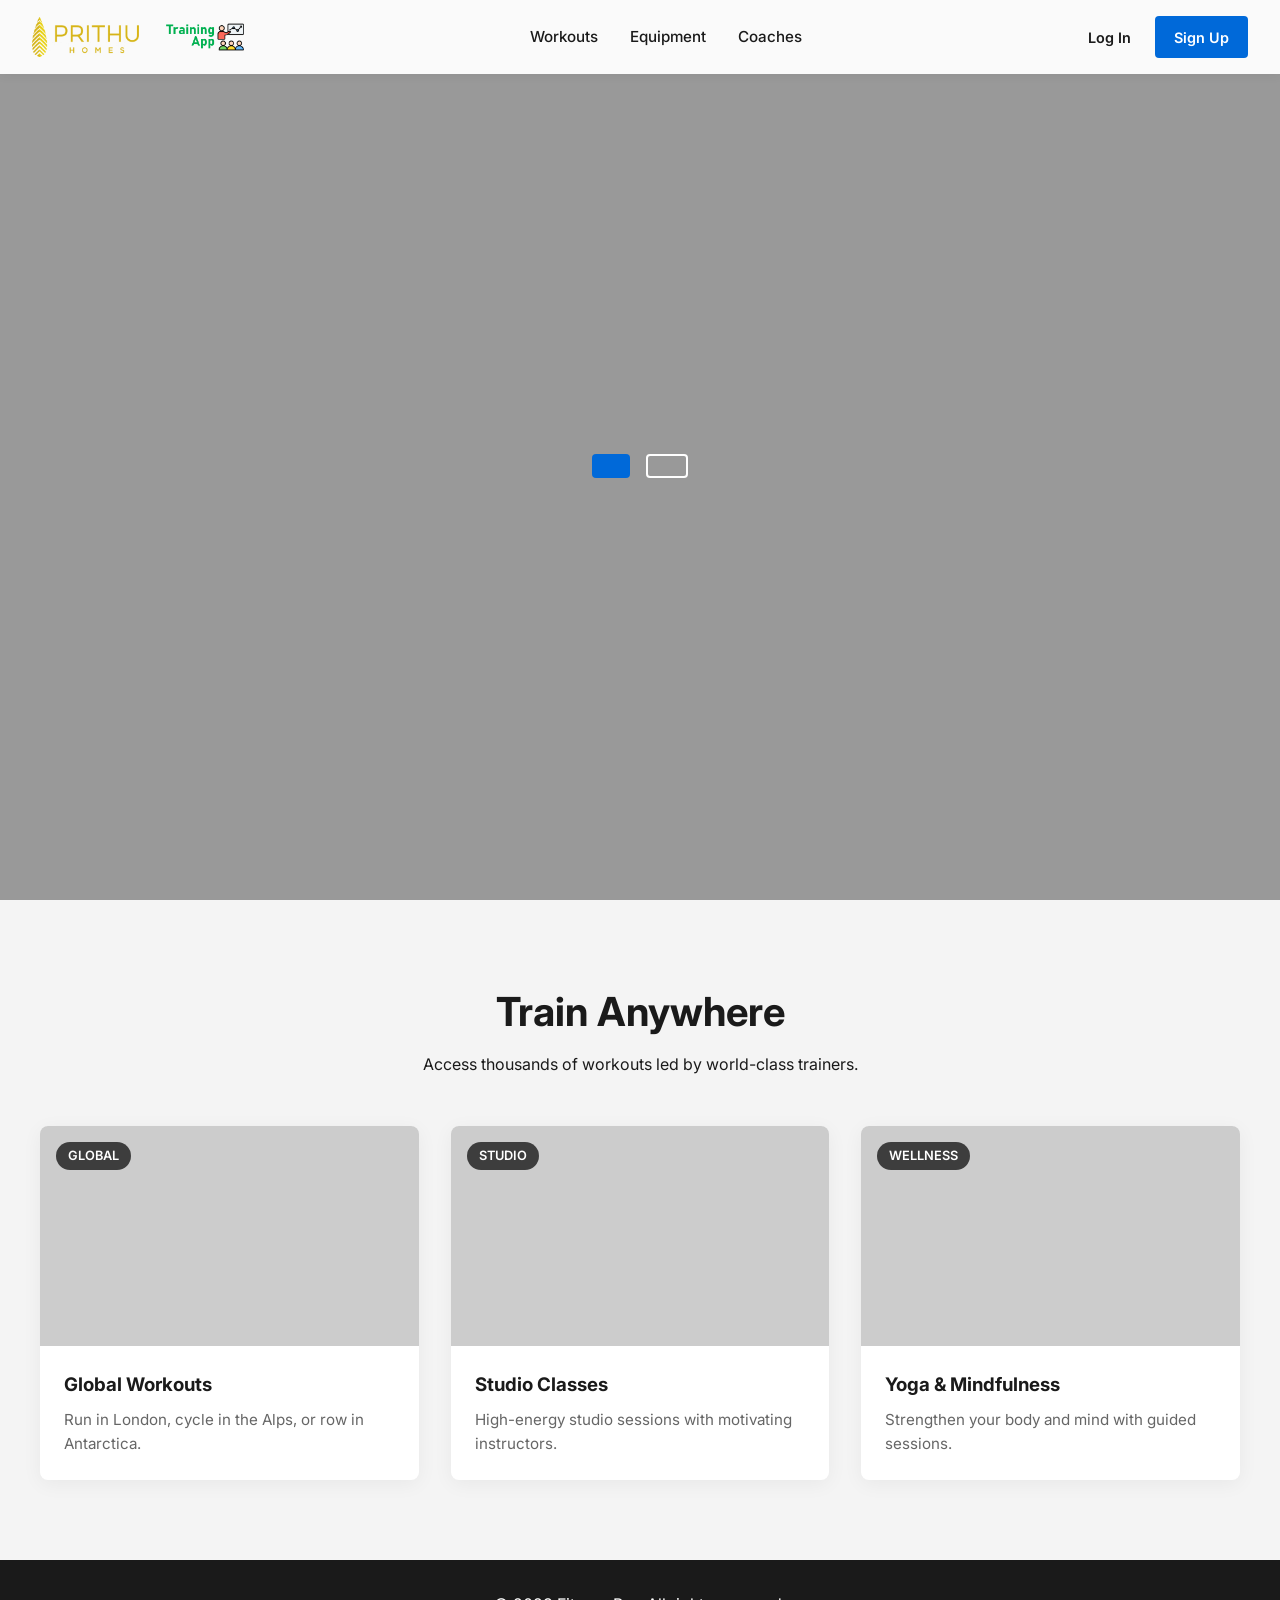
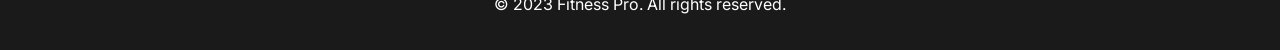
==== index.html @ 9bf31464 "ok" ====
<!doctype html>
<html lang="en">
  <head>
    <meta charset="UTF-8" />
    <meta name="viewport" content="width=device-width, initial-scale=1.0" />
    <title>Prithu Homes - Training App</title>
    <link rel="stylesheet" href="style.css" />
    <link rel="preconnect" href="https://fonts.googleapis.com" />
    <link rel="preconnect" href="https://fonts.gstatic.com" crossorigin />
    <link
      href="https://fonts.googleapis.com/css2?family=Inter:wght@300;400;600;700&display=swap"
      rel="stylesheet"
    />
    <!-- MSAL.js for Microsoft Authentication -->
    <script src="https://alcdn.msauth.net/browser/2.32.0/js/msal-browser.min.js"></script>
  </head>
  <body>
    <!-- Navigation -->
    <nav class="navbar">
      <div class="nav-container">
        <div style="display: flex; align-items: center; gap: 1rem">
          <a href="https://www.prithu.in" class="logo">
            <img src="assets/images/PrithuHomesLogo.avif" alt="Prithu Homes" />
          </a>
          <img
            src="assets/images/trainingAppLogo.png"
            alt="Training App"
            style="height: 40px; width: auto"
          />
        </div>
        <div class="nav-links">
          <a href="#workouts">Workouts</a>
          <a href="#equipment">Equipment</a>
          <a href="#coaches">Coaches</a>
        </div>
        <div class="nav-auth">
          <div
            id="guest-area"
            style="display: flex; gap: 1.5rem; align-items: center"
          >
            <a href="#" id="login-btn" class="btn-text">Log In</a>
            <a href="#" id="signup-btn" class="btn btn-primary">Sign Up</a>
          </div>
          <div
            id="user-area"
            class="hidden"
            style="display: flex; gap: 1.5rem; align-items: center"
          >
            <span id="user-name" style="font-weight: 600"></span>
            <a href="#" id="logout-btn" class="btn-text">Log Out</a>
          </div>
        </div>
        <div class="hamburger"><span></span><span></span><span></span></div>
      </div>
    </nav>

    <!-- Hero Section -->
    <header class="hero">
      <div class="video-container">
        <video id="hero-video" class="video-bg" muted loop playsinline></video>
        <div class="overlay"></div>
      </div>
      <div class="hero-content">
        <h1></h1>
        <p></p>
        <div class="cta-buttons">
          <button class="btn btn-primary"></button>
          <button class="btn btn-outline"></button>
        </div>
      </div>
    </header>

    <!-- Features Section -->
    <section id="workouts" class="features">
      <div class="container">
        <div class="section-header">
          <h2>Train Anywhere</h2>
          <p>Access thousands of workouts led by world-class trainers.</p>
        </div>
        <div class="feature-grid">
          <div class="card">
            <div class="card-image">
              <!-- Placeholder image logic included -->
              <img
                src="assets/images/global.jpg"
                alt="Global Workouts"
                onerror="
                  this.style.display = 'none';
                  this.parentElement.style.backgroundColor = '#ccc';
                "
              />
              <div class="card-badge">Global</div>
            </div>
            <div class="card-body">
              <h3>Global Workouts</h3>
              <p>Run in London, cycle in the Alps, or row in Antarctica.</p>
            </div>
          </div>
          <div class="card">
            <div class="card-image">
              <img
                src="assets/images/studio.jpg"
                alt="Studio Classes"
                onerror="
                  this.style.display = 'none';
                  this.parentElement.style.backgroundColor = '#ccc';
                "
              />
              <div class="card-badge">Studio</div>
            </div>
            <div class="card-body">
              <h3>Studio Classes</h3>
              <p>High-energy studio sessions with motivating instructors.</p>
            </div>
          </div>
          <div class="card">
            <div class="card-image">
              <img
                src="assets/images/yoga.jpg"
                alt="Yoga & Mindfulness"
                onerror="
                  this.style.display = 'none';
                  this.parentElement.style.backgroundColor = '#ccc';
                "
              />
              <div class="card-badge">Wellness</div>
            </div>
            <div class="card-body">
              <h3>Yoga & Mindfulness</h3>
              <p>Strengthen your body and mind with guided sessions.</p>
            </div>
          </div>
        </div>
      </div>
    </section>

    <footer>
      <div class="container">
        <p>&copy; 2023 Fitness Pro. All rights reserved.</p>
      </div>
    </footer>

    <!-- Scripts -->
    <script src="videos.js"></script>
    <script src="auth.js"></script>
    <script src="script.js"></script>
  </body>
</html>
---- style.css ----
:root {
    --primary: #0069d9;
    --primary-hover: #0056b3;
    --dark: #1a1a1a;
    --light: #ffffff;
    --gray: #f4f4f4;
    --text-muted: #666;
    --font-main: 'Inter', sans-serif;
}

* {
    margin: 0;
    padding: 0;
    box-sizing: border-box;
}

body {
    font-family: var(--font-main);
    color: var(--dark);
    line-height: 1.6;
    background-color: var(--light);
}

/* Navigation */
.navbar {
    position: fixed;
    top: 0;
    width: 100%;
    background: rgba(255, 255, 255, 0.95);
    backdrop-filter: blur(10px);
    z-index: 1000;
    box-shadow: 0 2px 10px rgba(0,0,0,0.05);
    transition: padding 0.3s ease;
}

.nav-container {
    max-width: 1400px;
    margin: 0 auto;
    padding: 1rem 2rem;
    display: flex;
    justify-content: space-between;
    align-items: center;
}

.logo {
    display: flex;
    align-items: center;
    gap: 0.5rem;
    font-size: 1.5rem;
    font-weight: 800;
    text-decoration: none;
    color: var(--dark);
    letter-spacing: -0.5px;
}

.logo img {
    height: 40px;
    width: auto;
}

.highlight { color: var(--primary); }

.nav-links {
    display: flex;
    gap: 2rem;
}

.nav-links a {
    text-decoration: none;
    color: var(--dark);
    font-weight: 500;
    font-size: 0.95rem;
    transition: color 0.2s;
}

.nav-links a:hover { color: var(--primary); }

.nav-auth {
    display: flex;
    align-items: center;
    gap: 1.5rem;
}

.btn {
    padding: 0.6rem 1.2rem;
    border-radius: 4px;
    font-weight: 600;
    cursor: pointer;
    border: none;
    transition: all 0.2s;
    text-decoration: none;
    font-size: 0.9rem;
}

.btn-text {
    text-decoration: none;
    color: var(--dark);
    font-weight: 600;
    font-size: 0.9rem;
}

.btn-primary {
    background: var(--primary);
    color: white;
}

.btn-primary:hover { background: var(--primary-hover); }

.btn-outline {
    background: transparent;
    border: 2px solid white;
    color: white;
}

.btn-outline:hover { background: white; color: var(--dark); }

.hidden { display: none !important; }

.hamburger { display: none; }

/* Hero */
.hero {
    position: relative;
    height: 100vh;
    display: flex;
    align-items: center;
    justify-content: center;
    text-align: center;
    color: white;
    padding: 0 1rem;
}

.video-container {
    position: absolute;
    top: 0;
    left: 0;
    width: 100%;
    height: 100%;
    z-index: -1;
    overflow: hidden;
}

.video-bg {
    width: 100%;
    height: 100%;
    object-fit: cover;
}

.overlay {
    position: absolute;
    top: 0;
    left: 0;
    width: 100%;
    height: 100%;
    background: rgba(0, 0, 0, 0.4);
}

.hero-content h1 {
    font-size: 3.5rem;
    font-weight: 800;
    margin-bottom: 1rem;
    text-transform: uppercase;
    letter-spacing: 1px;
}

.hero-content p {
    font-size: 1.2rem;
    margin-bottom: 2rem;
    max-width: 600px;
    margin-left: auto;
    margin-right: auto;
}

.cta-buttons {
    display: flex;
    gap: 1rem;
    justify-content: center;
}

/* Features */
.features {
    padding: 5rem 2rem;
    background: var(--gray);
}

.container {
    max-width: 1200px;
    margin: 0 auto;
}

.section-header {
    text-align: center;
    margin-bottom: 3rem;
}

.section-header h2 {
    font-size: 2.5rem;
    margin-bottom: 0.5rem;
}

.feature-grid {
    display: grid;
    grid-template-columns: repeat(auto-fit, minmax(300px, 1fr));
    gap: 2rem;
}

.card {
    background: white;
    border-radius: 8px;
    overflow: hidden;
    box-shadow: 0 4px 20px rgba(0,0,0,0.05);
    transition: transform 0.3s ease;
}

.card:hover { transform: translateY(-5px); }

.card-image {
    height: 220px;
    background: #ddd;
    position: relative;
}

.card-image img {
    width: 100%;
    height: 100%;
    object-fit: cover;
}

.card-badge {
    position: absolute;
    top: 1rem;
    left: 1rem;
    background: rgba(0,0,0,0.7);
    color: white;
    padding: 0.25rem 0.75rem;
    border-radius: 20px;
    font-size: 0.8rem;
    font-weight: 600;
    text-transform: uppercase;
}

.card-body { padding: 1.5rem; }
.card-body h3 { margin-bottom: 0.5rem; }
.card-body p { color: var(--text-muted); font-size: 0.95rem; }

/* Footer */
footer {
    background: var(--dark);
    color: white;
    padding: 2rem;
    text-align: center;
}

/* Mobile */
@media (max-width: 768px) {
    .nav-links, .nav-auth { display: none; }
    .hamburger { display: block; cursor: pointer; }
    .hamburger span {
        display: block;
        width: 25px;
        height: 3px;
        background: var(--dark);
        margin: 5px 0;
    }
    .hero-content h1 { font-size: 2.2rem; }
    .cta-buttons { flex-direction: column; }
    .btn-outline { border-color: var(--primary); color: var(--primary); background: white; }
}
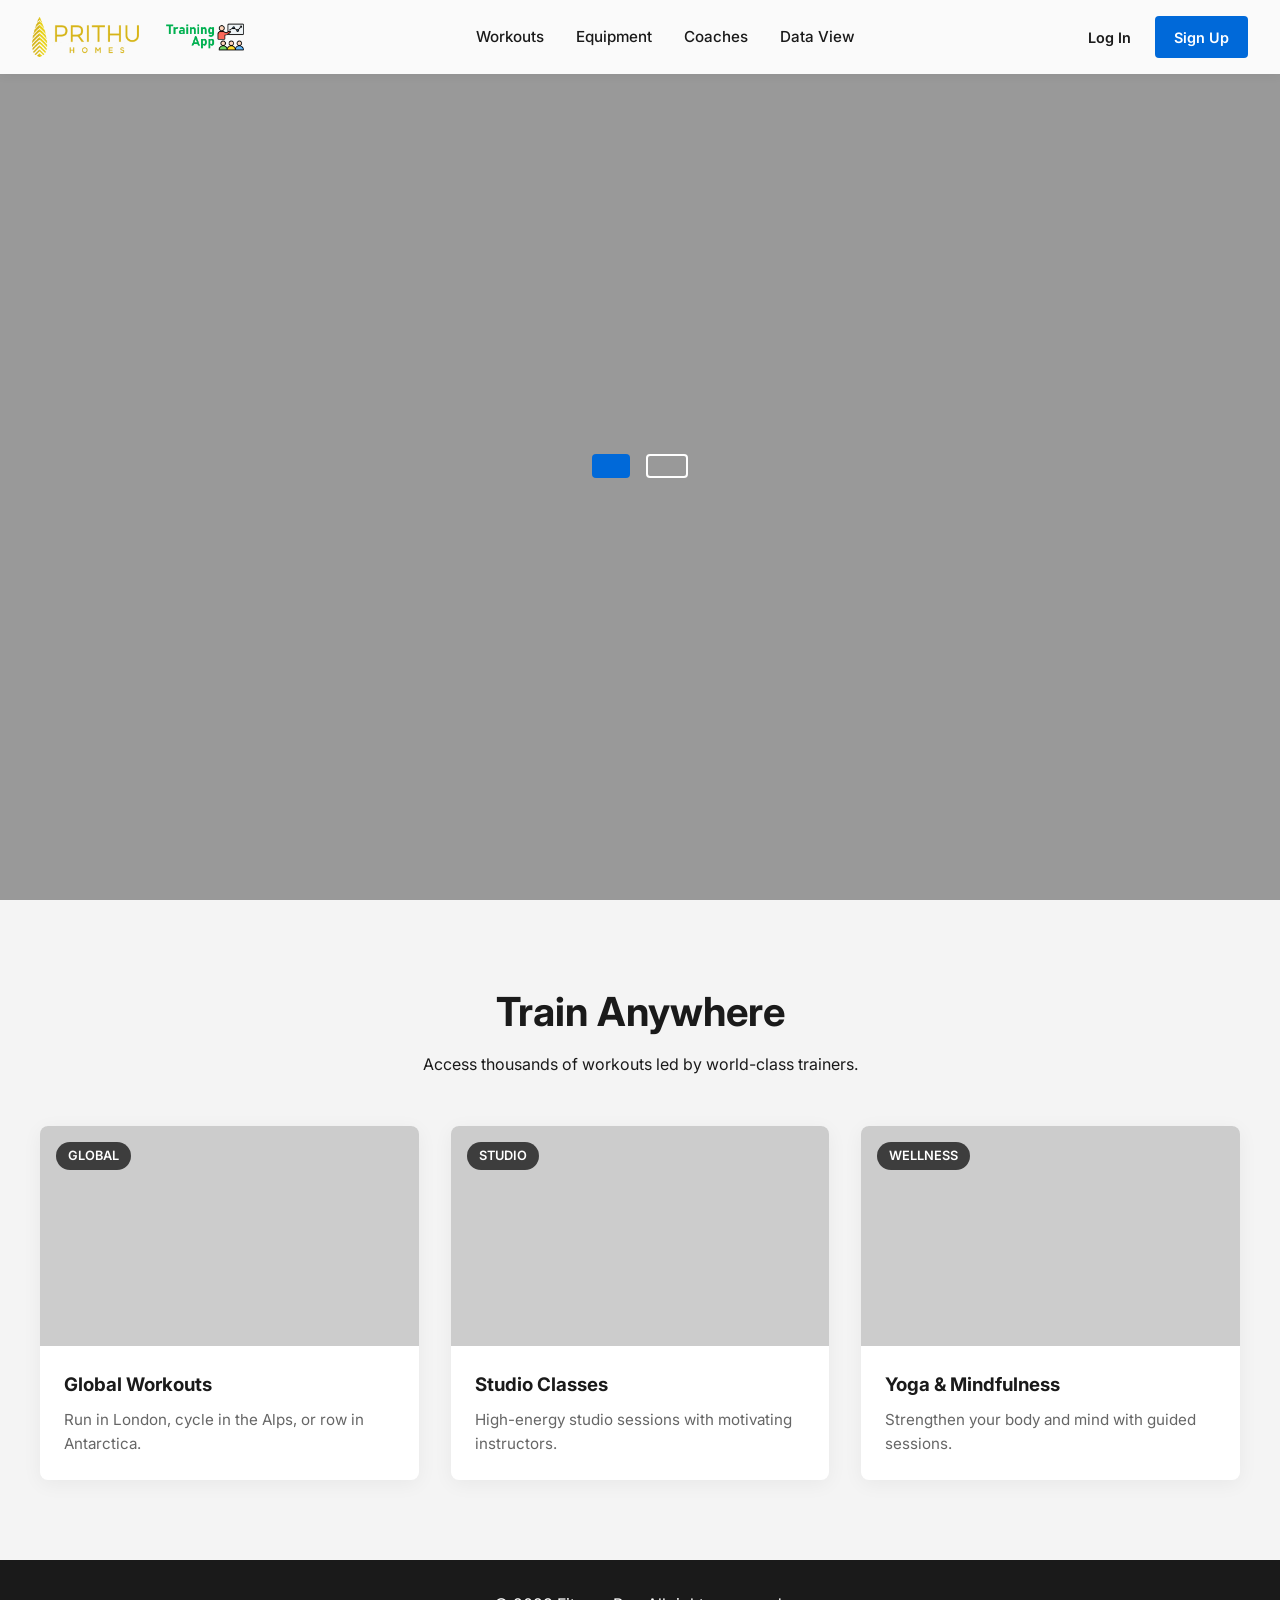
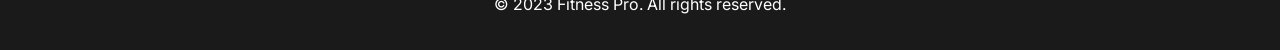
==== commit c53519e5: "ok" ====
--- a/index.html
+++ b/index.html
@@ -32,6 +32,7 @@
           <a href="#workouts">Workouts</a>
           <a href="#equipment">Equipment</a>
           <a href="#coaches">Coaches</a>
+          <a href="data-view.html">Data View</a>
         </div>
         <div class="nav-auth">
           <div
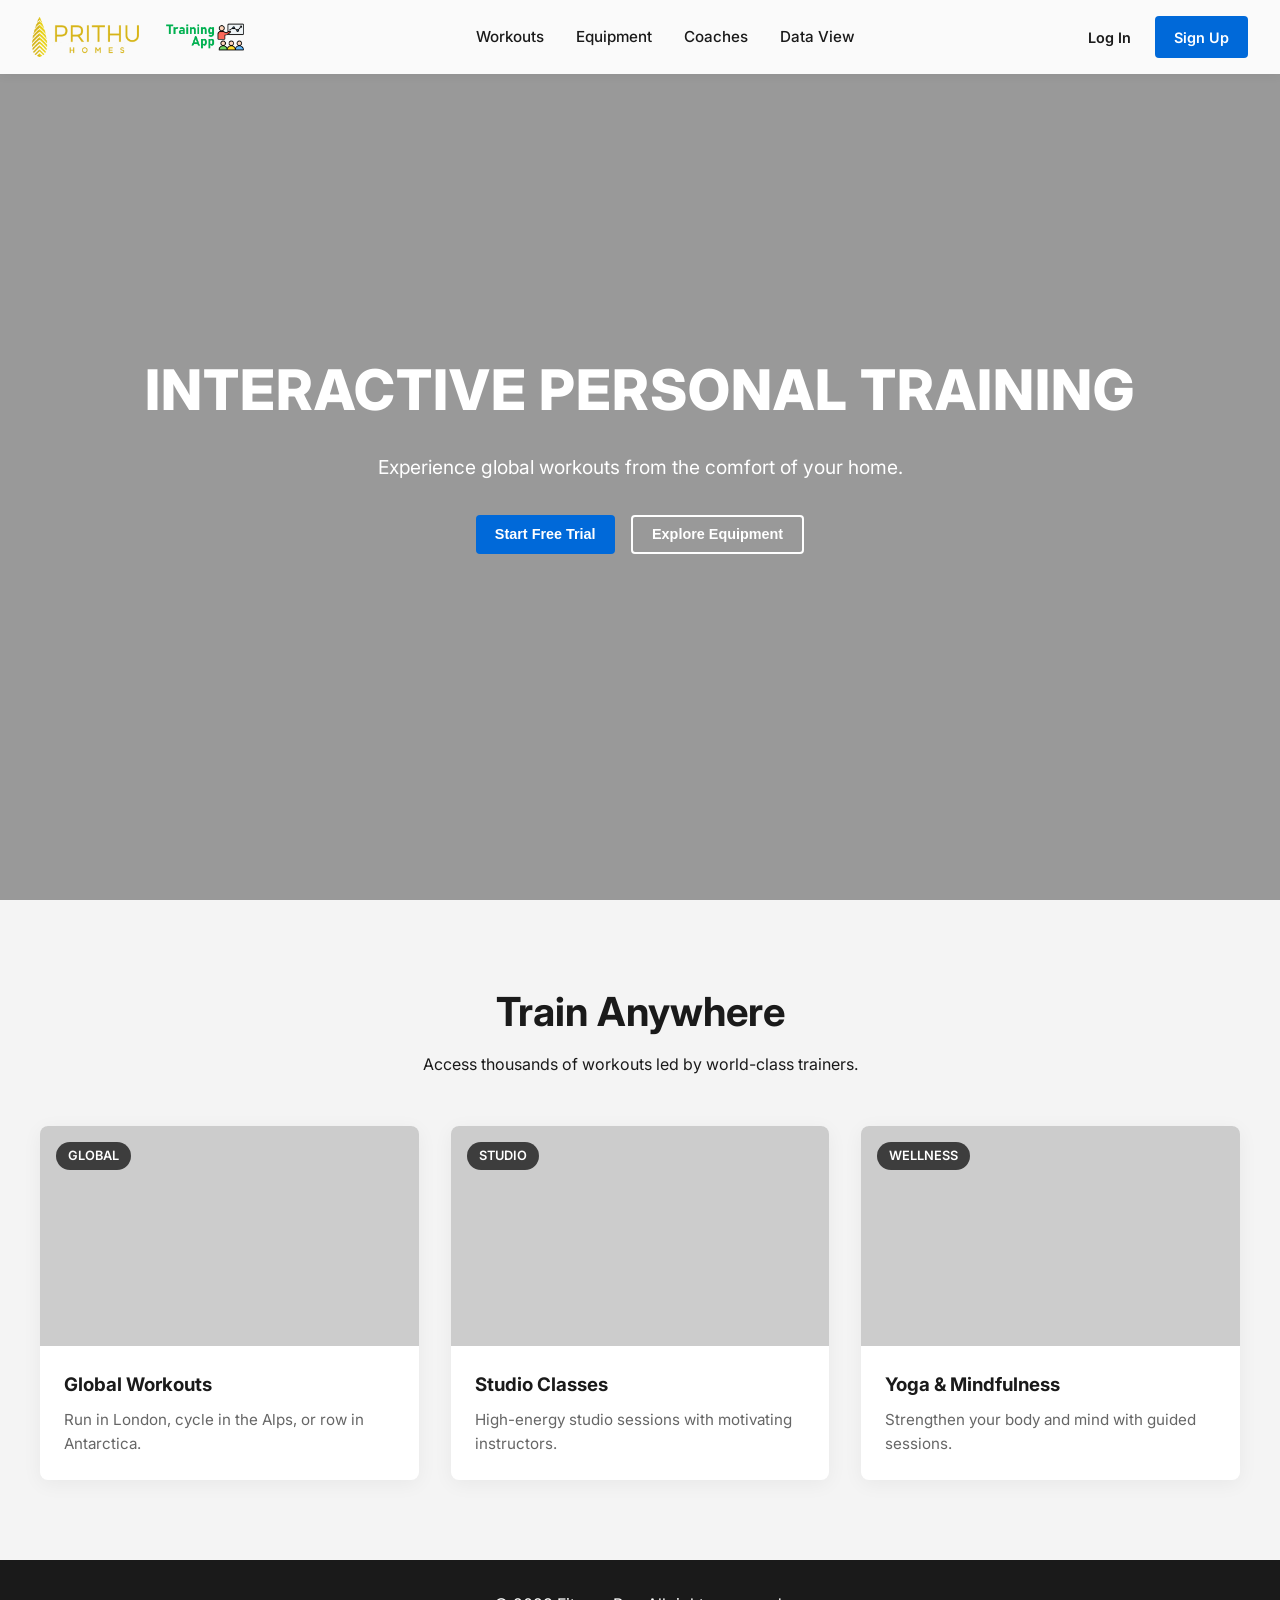
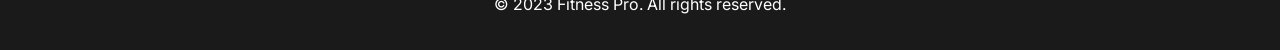
==== commit a94a009e: "ok" ====
--- a/index.html
+++ b/index.html
@@ -144,6 +144,7 @@
     <!-- Scripts -->
     <script src="videos.js"></script>
     <script src="auth.js"></script>
+    <script src="content.js"></script>
     <script src="script.js"></script>
   </body>
 </html>
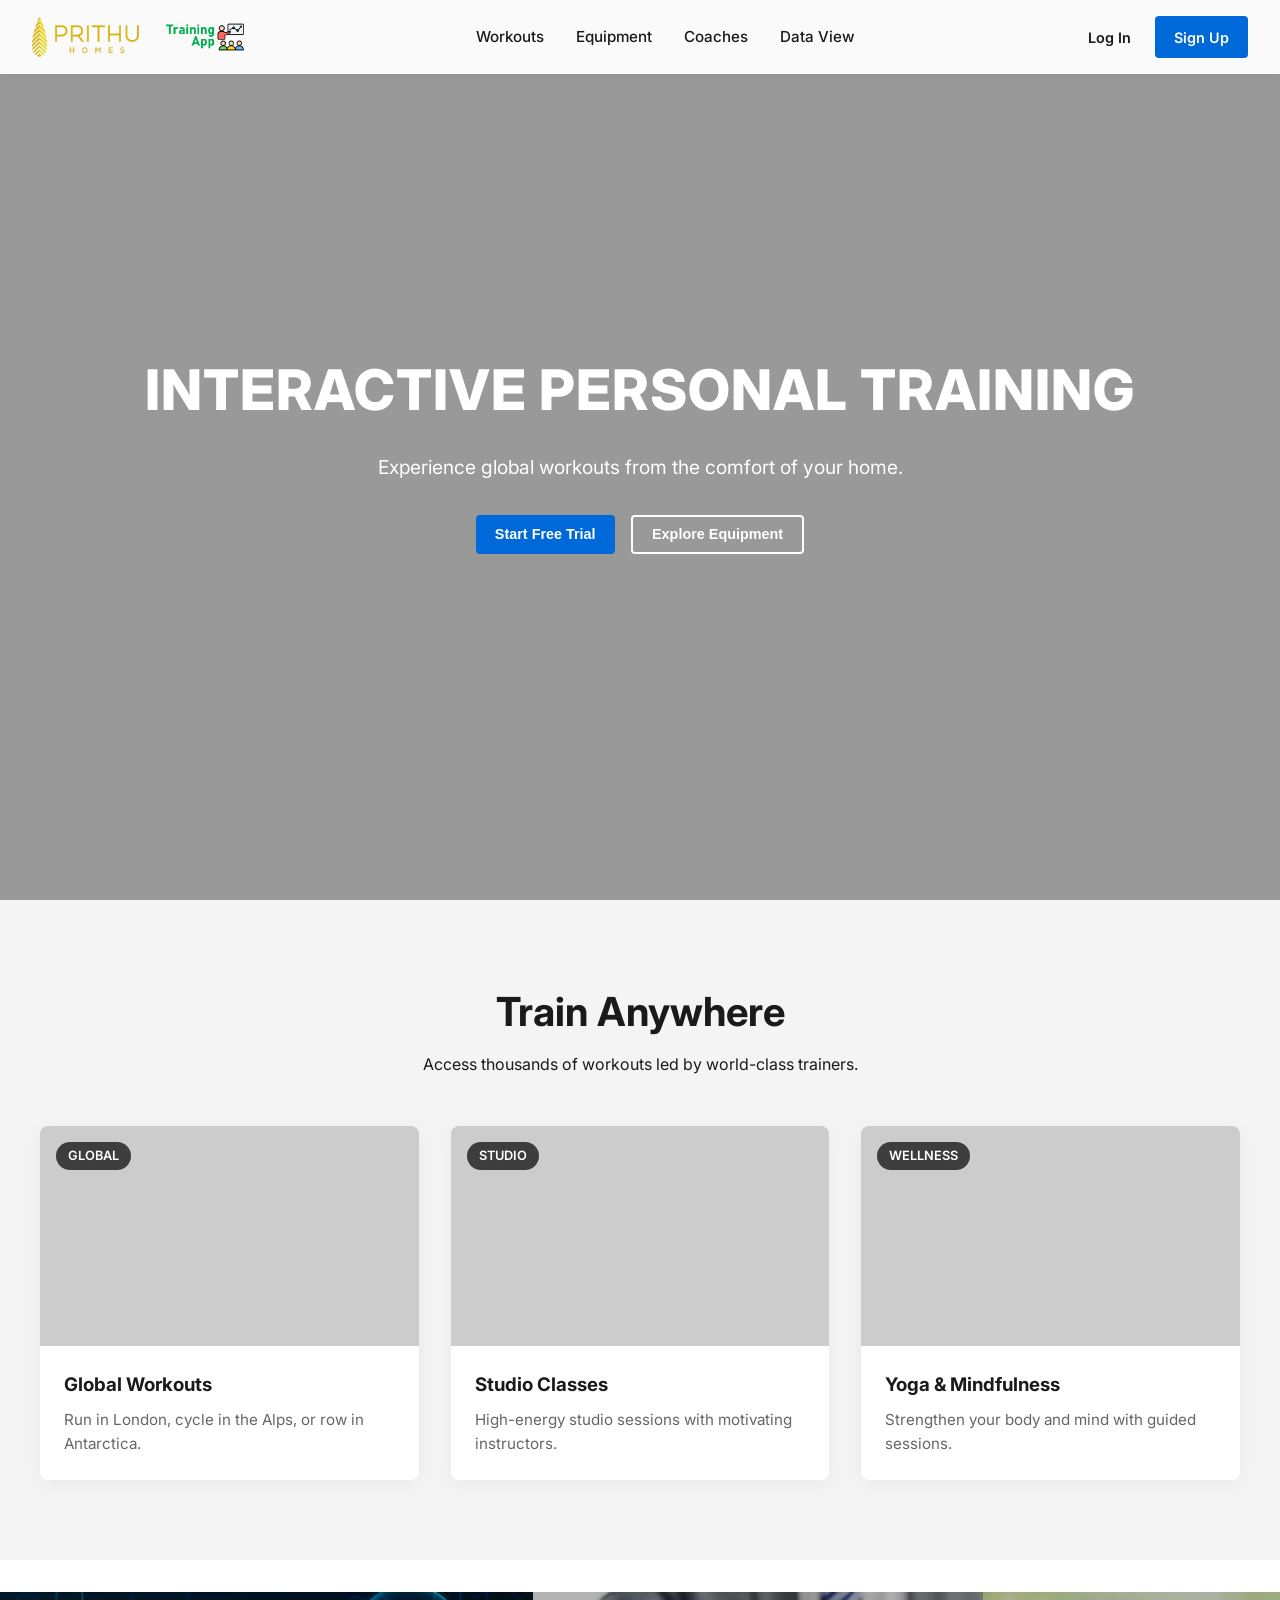
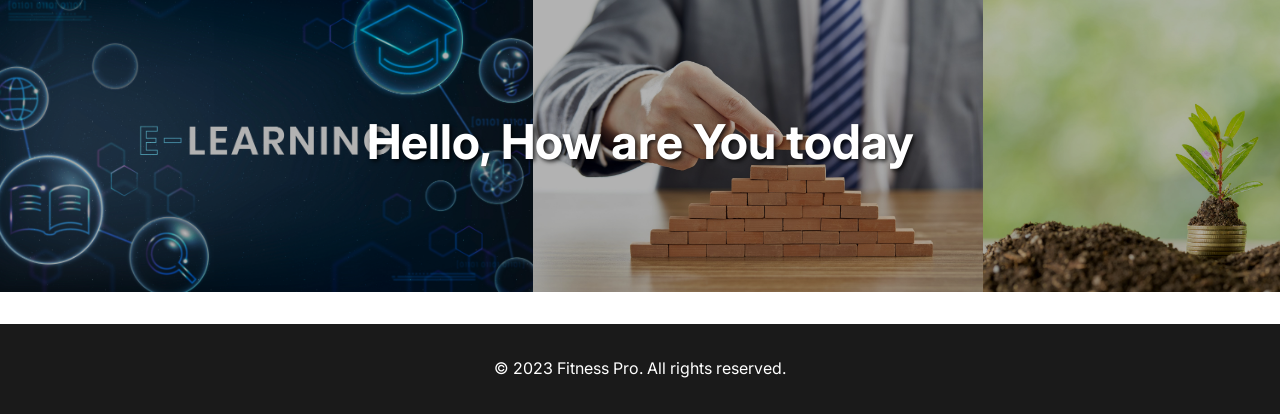
==== commit f4c20929: "ok" ====
--- a/index.html
+++ b/index.html
@@ -1,150 +1,128 @@
 <!doctype html>
 <html lang="en">
-  <head>
-    <meta charset="UTF-8" />
-    <meta name="viewport" content="width=device-width, initial-scale=1.0" />
-    <title>Prithu Homes - Training App</title>
-    <link rel="stylesheet" href="style.css" />
-    <link rel="preconnect" href="https://fonts.googleapis.com" />
-    <link rel="preconnect" href="https://fonts.gstatic.com" crossorigin />
-    <link
-      href="https://fonts.googleapis.com/css2?family=Inter:wght@300;400;600;700&display=swap"
-      rel="stylesheet"
-    />
-    <!-- MSAL.js for Microsoft Authentication -->
-    <script src="https://alcdn.msauth.net/browser/2.32.0/js/msal-browser.min.js"></script>
-  </head>
-  <body>
-    <!-- Navigation -->
-    <nav class="navbar">
-      <div class="nav-container">
-        <div style="display: flex; align-items: center; gap: 1rem">
-          <a href="https://www.prithu.in" class="logo">
-            <img src="assets/images/PrithuHomesLogo.avif" alt="Prithu Homes" />
-          </a>
-          <img
-            src="assets/images/trainingAppLogo.png"
-            alt="Training App"
-            style="height: 40px; width: auto"
-          />
+
+<head>
+  <meta charset="UTF-8" />
+  <meta name="viewport" content="width=device-width, initial-scale=1.0" />
+  <title>Prithu Homes - Training App</title>
+  <link rel="stylesheet" href="style.css" />
+  <link rel="preconnect" href="https://fonts.googleapis.com" />
+  <link rel="preconnect" href="https://fonts.gstatic.com" crossorigin />
+  <link href="https://fonts.googleapis.com/css2?family=Inter:wght@300;400;600;700&display=swap" rel="stylesheet" />
+  <!-- MSAL.js for Microsoft Authentication -->
+  <script src="https://alcdn.msauth.net/browser/2.32.0/js/msal-browser.min.js"></script>
+</head>
+
+<body>
+  <!-- Navigation -->
+  <nav class="navbar">
+    <div class="nav-container">
+      <div style="display: flex; align-items: center; gap: 1rem">
+        <a href="https://www.prithu.in" class="logo">
+          <img src="assets/images/PrithuHomesLogo.avif" alt="Prithu Homes" />
+        </a>
+        <img src="assets/images/trainingAppLogo.png" alt="Training App" style="height: 40px; width: auto" />
+      </div>
+      <div class="nav-links">
+        <a href="#workouts">Workouts</a>
+        <a href="#equipment">Equipment</a>
+        <a href="#coaches">Coaches</a>
+        <a href="data-view.html">Data View</a>
+      </div>
+      <div class="nav-auth">
+        <div id="guest-area" style="display: flex; gap: 1.5rem; align-items: center">
+          <a href="#" id="login-btn" class="btn-text">Log In</a>
+          <a href="#" id="signup-btn" class="btn btn-primary">Sign Up</a>
         </div>
-        <div class="nav-links">
-          <a href="#workouts">Workouts</a>
-          <a href="#equipment">Equipment</a>
-          <a href="#coaches">Coaches</a>
-          <a href="data-view.html">Data View</a>
+        <div id="user-area" class="hidden" style="display: flex; gap: 1.5rem; align-items: center">
+          <span id="user-name" style="font-weight: 600"></span>
+          <a href="#" id="logout-btn" class="btn-text">Log Out</a>
         </div>
-        <div class="nav-auth">
-          <div
-            id="guest-area"
-            style="display: flex; gap: 1.5rem; align-items: center"
-          >
-            <a href="#" id="login-btn" class="btn-text">Log In</a>
-            <a href="#" id="signup-btn" class="btn btn-primary">Sign Up</a>
+      </div>
+      <div class="hamburger"><span></span><span></span><span></span></div>
+    </div>
+  </nav>
+
+  <!-- Hero Section -->
+  <header class="hero">
+    <div class="video-container">
+      <video id="hero-video" class="video-bg" muted loop playsinline></video>
+      <div class="overlay"></div>
+    </div>
+    <div class="hero-content">
+      <h1></h1>
+      <p></p>
+      <div class="cta-buttons">
+        <button class="btn btn-primary"></button>
+        <button class="btn btn-outline"></button>
+      </div>
+    </div>
+  </header>
+
+  <!-- Features Section -->
+  <section id="workouts" class="features">
+    <div class="container">
+      <div class="section-header">
+        <h2>Train Anywhere</h2>
+        <p>Access thousands of workouts led by world-class trainers.</p>
+      </div>
+      <div class="feature-grid">
+        <div class="card">
+          <div class="card-image">
+            <!-- Placeholder image logic included -->
+            <img src="assets/images/global.jpg" alt="Global Workouts" onerror="
+                  this.style.display = 'none';
+                  this.parentElement.style.backgroundColor = '#ccc';
+                " />
+            <div class="card-badge">Global</div>
           </div>
-          <div
-            id="user-area"
-            class="hidden"
-            style="display: flex; gap: 1.5rem; align-items: center"
-          >
-            <span id="user-name" style="font-weight: 600"></span>
-            <a href="#" id="logout-btn" class="btn-text">Log Out</a>
+          <div class="card-body">
+            <h3>Global Workouts</h3>
+            <p>Run in London, cycle in the Alps, or row in Antarctica.</p>
           </div>
         </div>
-        <div class="hamburger"><span></span><span></span><span></span></div>
-      </div>
-    </nav>
-
-    <!-- Hero Section -->
-    <header class="hero">
-      <div class="video-container">
-        <video id="hero-video" class="video-bg" muted loop playsinline></video>
-        <div class="overlay"></div>
-      </div>
-      <div class="hero-content">
-        <h1></h1>
-        <p></p>
-        <div class="cta-buttons">
-          <button class="btn btn-primary"></button>
-          <button class="btn btn-outline"></button>
-        </div>
-      </div>
-    </header>
-
-    <!-- Features Section -->
-    <section id="workouts" class="features">
-      <div class="container">
-        <div class="section-header">
-          <h2>Train Anywhere</h2>
-          <p>Access thousands of workouts led by world-class trainers.</p>
-        </div>
-        <div class="feature-grid">
-          <div class="card">
-            <div class="card-image">
-              <!-- Placeholder image logic included -->
-              <img
-                src="assets/images/global.jpg"
-                alt="Global Workouts"
-                onerror="
+        <div class="card">
+          <div class="card-image">
+            <img src="assets/images/studio.jpg" alt="Studio Classes" onerror="
                   this.style.display = 'none';
                   this.parentElement.style.backgroundColor = '#ccc';
-                "
-              />
-              <div class="card-badge">Global</div>
-            </div>
-            <div class="card-body">
-              <h3>Global Workouts</h3>
-              <p>Run in London, cycle in the Alps, or row in Antarctica.</p>
-            </div>
+                " />
+            <div class="card-badge">Studio</div>
           </div>
-          <div class="card">
-            <div class="card-image">
-              <img
-                src="assets/images/studio.jpg"
-                alt="Studio Classes"
-                onerror="
+          <div class="card-body">
+            <h3>Studio Classes</h3>
+            <p>High-energy studio sessions with motivating instructors.</p>
+          </div>
+        </div>
+        <div class="card">
+          <div class="card-image">
+            <img src="assets/images/yoga.jpg" alt="Yoga & Mindfulness" onerror="
                   this.style.display = 'none';
                   this.parentElement.style.backgroundColor = '#ccc';
-                "
-              />
-              <div class="card-badge">Studio</div>
-            </div>
-            <div class="card-body">
-              <h3>Studio Classes</h3>
-              <p>High-energy studio sessions with motivating instructors.</p>
-            </div>
+                " />
+            <div class="card-badge">Wellness</div>
           </div>
-          <div class="card">
-            <div class="card-image">
-              <img
-                src="assets/images/yoga.jpg"
-                alt="Yoga & Mindfulness"
-                onerror="
-                  this.style.display = 'none';
-                  this.parentElement.style.backgroundColor = '#ccc';
-                "
-              />
-              <div class="card-badge">Wellness</div>
-            </div>
-            <div class="card-body">
-              <h3>Yoga & Mindfulness</h3>
-              <p>Strengthen your body and mind with guided sessions.</p>
-            </div>
+          <div class="card-body">
+            <h3>Yoga & Mindfulness</h3>
+            <p>Strengthen your body and mind with guided sessions.</p>
           </div>
         </div>
       </div>
-    </section>
+    </div>
+  </section>
 
-    <footer>
-      <div class="container">
-        <p>&copy; 2023 Fitness Pro. All rights reserved.</p>
-      </div>
-    </footer>
+  <footer>
+    <div class="container">
+      <p id="footer-text"></p>
+    </div>
+  </footer>
 
-    <!-- Scripts -->
-    <script src="videos.js"></script>
-    <script src="auth.js"></script>
-    <script src="content.js"></script>
-    <script src="script.js"></script>
-  </body>
-</html>
+
+  <!-- Scripts -->
+  <script src="videos.js"></script>
+  <script src="auth.js"></script>
+  <script src="content.js"></script>
+  <script src="script.js"></script>
+</body>
+
+</html>
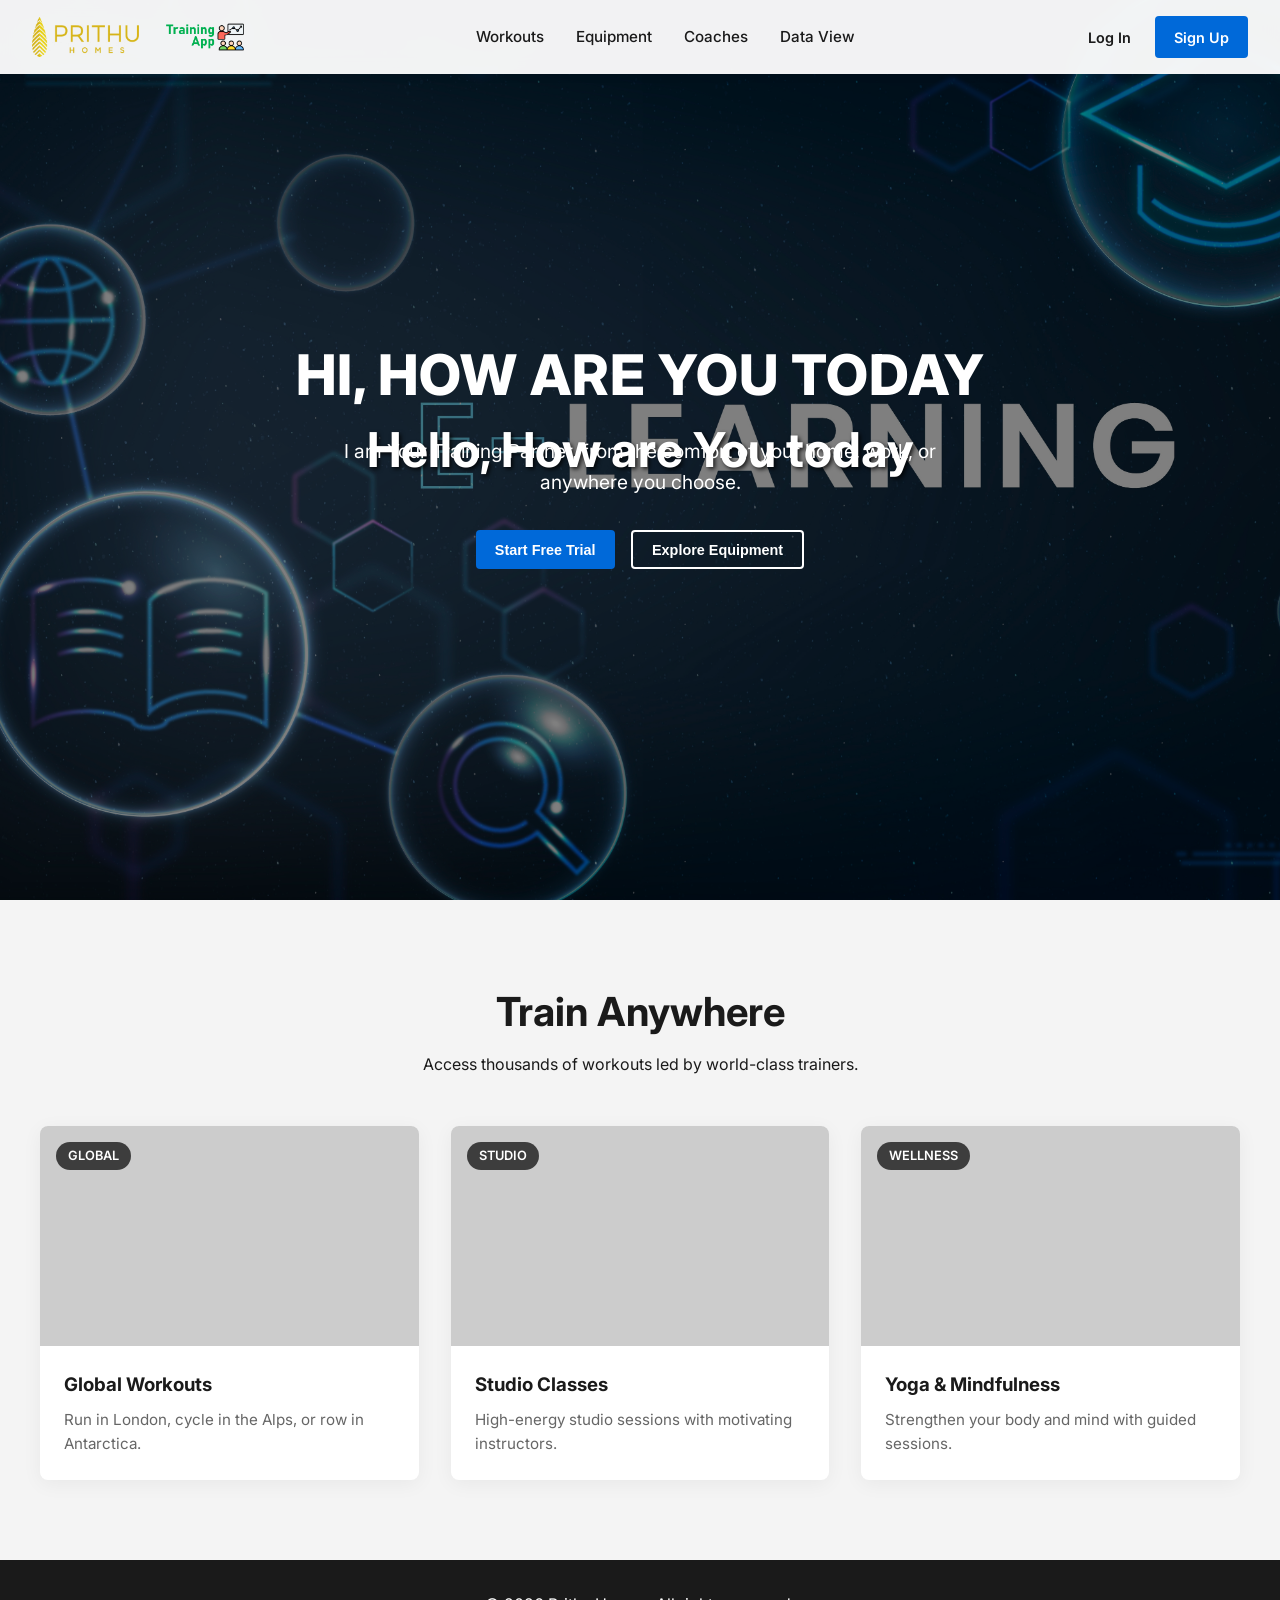
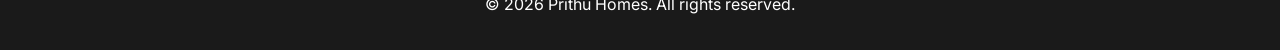
==== commit 4fc8243f: "ok" ====
--- a/index.html
+++ b/index.html
@@ -4,7 +4,7 @@
 <head>
   <meta charset="UTF-8" />
   <meta name="viewport" content="width=device-width, initial-scale=1.0" />
-  <title>Prithu Homes - Training App</title>
+  <title>Training App</title>
   <link rel="stylesheet" href="style.css" />
   <link rel="preconnect" href="https://fonts.googleapis.com" />
   <link rel="preconnect" href="https://fonts.gstatic.com" crossorigin />
@@ -18,25 +18,20 @@
   <nav class="navbar">
     <div class="nav-container">
       <div style="display: flex; align-items: center; gap: 1rem">
-        <a href="https://www.prithu.in" class="logo">
-          <img src="assets/images/PrithuHomesLogo.avif" alt="Prithu Homes" />
+        <a href="#" id="brand-link" class="logo">
+          <img id="brand-logo" src="" alt="" />
         </a>
-        <img src="assets/images/trainingAppLogo.png" alt="Training App" style="height: 40px; width: auto" />
+        <img id="app-logo" src="" alt="" style="height: 40px; width: auto" />
       </div>
-      <div class="nav-links">
-        <a href="#workouts">Workouts</a>
-        <a href="#equipment">Equipment</a>
-        <a href="#coaches">Coaches</a>
-        <a href="data-view.html">Data View</a>
-      </div>
+      <div class="nav-links"></div>
       <div class="nav-auth">
         <div id="guest-area" style="display: flex; gap: 1.5rem; align-items: center">
-          <a href="#" id="login-btn" class="btn-text">Log In</a>
-          <a href="#" id="signup-btn" class="btn btn-primary">Sign Up</a>
+          <a href="#" id="login-btn" class="btn-text"></a>
+          <a href="#" id="signup-btn" class="btn btn-primary"></a>
         </div>
         <div id="user-area" class="hidden" style="display: flex; gap: 1.5rem; align-items: center">
           <span id="user-name" style="font-weight: 600"></span>
-          <a href="#" id="logout-btn" class="btn-text">Log Out</a>
+          <a href="#" id="logout-btn" class="btn-text"></a>
         </div>
       </div>
       <div class="hamburger"><span></span><span></span><span></span></div>
@@ -63,51 +58,10 @@
   <section id="workouts" class="features">
     <div class="container">
       <div class="section-header">
-        <h2>Train Anywhere</h2>
-        <p>Access thousands of workouts led by world-class trainers.</p>
+        <h2></h2>
+        <p></p>
       </div>
-      <div class="feature-grid">
-        <div class="card">
-          <div class="card-image">
-            <!-- Placeholder image logic included -->
-            <img src="assets/images/global.jpg" alt="Global Workouts" onerror="
-                  this.style.display = 'none';
-                  this.parentElement.style.backgroundColor = '#ccc';
-                " />
-            <div class="card-badge">Global</div>
-          </div>
-          <div class="card-body">
-            <h3>Global Workouts</h3>
-            <p>Run in London, cycle in the Alps, or row in Antarctica.</p>
-          </div>
-        </div>
-        <div class="card">
-          <div class="card-image">
-            <img src="assets/images/studio.jpg" alt="Studio Classes" onerror="
-                  this.style.display = 'none';
-                  this.parentElement.style.backgroundColor = '#ccc';
-                " />
-            <div class="card-badge">Studio</div>
-          </div>
-          <div class="card-body">
-            <h3>Studio Classes</h3>
-            <p>High-energy studio sessions with motivating instructors.</p>
-          </div>
-        </div>
-        <div class="card">
-          <div class="card-image">
-            <img src="assets/images/yoga.jpg" alt="Yoga & Mindfulness" onerror="
-                  this.style.display = 'none';
-                  this.parentElement.style.backgroundColor = '#ccc';
-                " />
-            <div class="card-badge">Wellness</div>
-          </div>
-          <div class="card-body">
-            <h3>Yoga & Mindfulness</h3>
-            <p>Strengthen your body and mind with guided sessions.</p>
-          </div>
-        </div>
-      </div>
+      <div class="feature-grid"></div>
     </div>
   </section>
 
@@ -125,4 +79,4 @@
   <script src="script.js"></script>
 </body>
 
-</html>+</html>
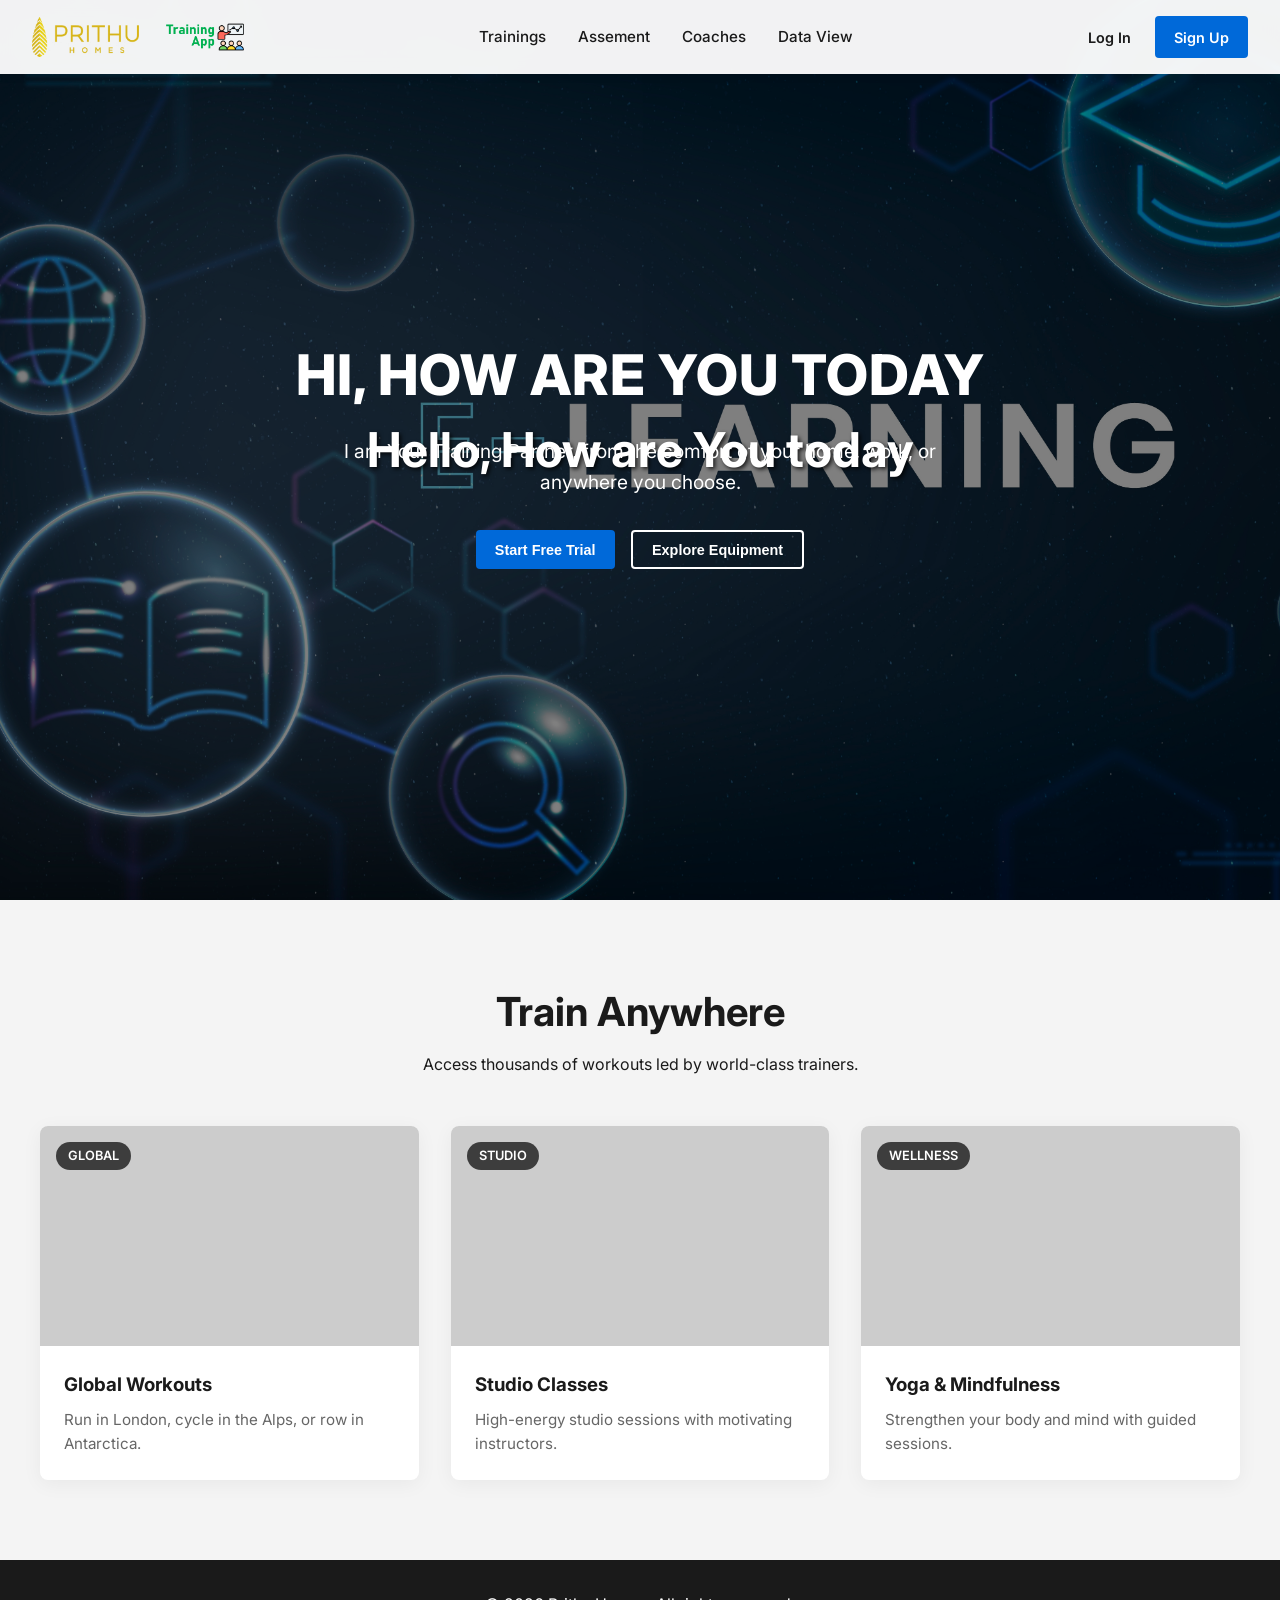
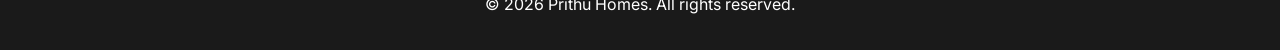
==== commit 2e642834: "ok" ====
--- a/index.html
+++ b/index.html
@@ -55,7 +55,7 @@
   </header>
 
   <!-- Features Section -->
-  <section id="workouts" class="features">
+  <section id="training" class="features">
     <div class="container">
       <div class="section-header">
         <h2></h2>
@@ -79,4 +79,4 @@
   <script src="script.js"></script>
 </body>
 
-</html>
+</html>
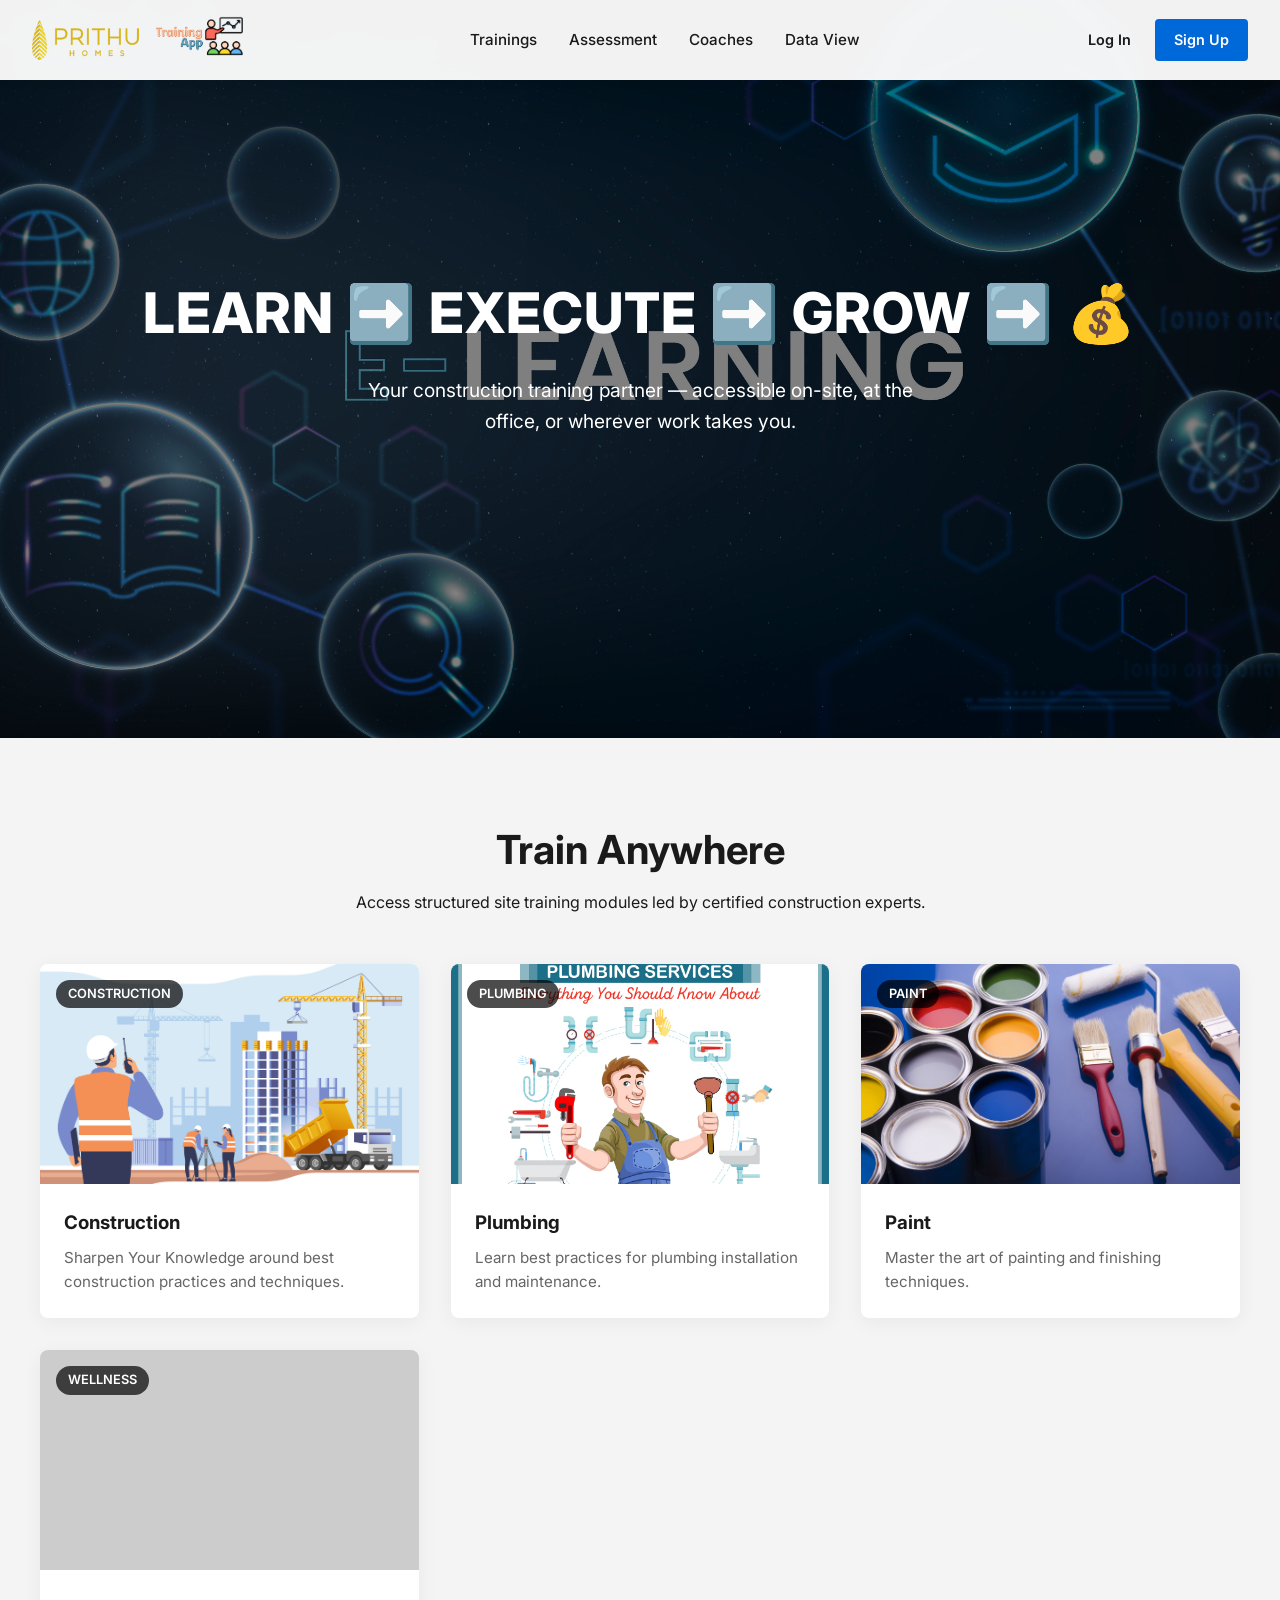
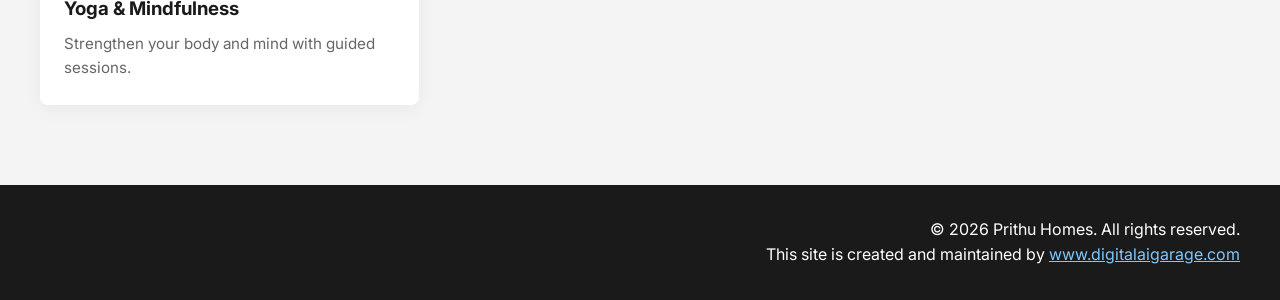
==== commit afee5069: "Make training app logo link to home page" ====
--- a/index.html
+++ b/index.html
@@ -21,7 +21,9 @@
         <a href="#" id="brand-link" class="logo">
           <img id="brand-logo" src="" alt="" />
         </a>
-        <img id="app-logo" src="" alt="" style="height: 40px; width: auto" />
+        <a href="index.html" aria-label="Go to home page">
+          <img id="app-logo" src="" alt="" style="height: 40px; width: auto" />
+        </a>
       </div>
       <div class="nav-links"></div>
       <div class="nav-auth">
@@ -55,7 +57,7 @@
   </header>
 
   <!-- Features Section -->
-  <section id="training" class="features">
+  <section id="trainings" class="features">
     <div class="container">
       <div class="section-header">
         <h2></h2>
@@ -79,4 +81,4 @@
   <script src="script.js"></script>
 </body>
 
-</html>+</html>
--- a/style.css
+++ b/style.css
@@ -40,6 +40,7 @@
     display: flex;
     justify-content: space-between;
     align-items: center;
+    position: relative;
 }
 
 .logo {
@@ -121,7 +122,8 @@
 /* Hero */
 .hero {
     position: relative;
-    height: 100vh;
+    height: 82vh;
+    min-height: 560px;
     display: flex;
     align-items: center;
     justify-content: center;
@@ -204,6 +206,18 @@
     gap: 2rem;
 }
 
+.card-link {
+    display: block;
+    color: inherit;
+    text-decoration: none;
+}
+
+.card-link:focus-visible {
+    outline: 2px solid var(--primary);
+    outline-offset: 3px;
+    border-radius: 10px;
+}
+
 .card {
     background: white;
     border-radius: 8px;
@@ -248,7 +262,19 @@
     background: var(--dark);
     color: white;
     padding: 2rem;
-    text-align: center;
+    text-align: right;
+}
+
+footer a {
+    color: #7ec8ff;
+}
+
+footer a:visited {
+    color: #7ec8ff;
+}
+
+footer a:hover {
+    color: #a8dcff;
 }
 
 /* Mobile */
@@ -262,7 +288,41 @@
         background: var(--dark);
         margin: 5px 0;
     }
+    .navbar.mobile-open .nav-container {
+        align-items: flex-start;
+        flex-wrap: wrap;
+    }
+    .navbar.mobile-open .nav-links {
+        display: flex;
+        width: 100%;
+        margin-top: 0.75rem;
+        flex-direction: column;
+        gap: 0.75rem;
+        background: #fff;
+        border: 1px solid #e5e5e5;
+        border-radius: 10px;
+        padding: 1rem;
+        box-shadow: 0 8px 24px rgba(0,0,0,0.12);
+        z-index: 1100;
+    }
+    .navbar.mobile-open .nav-auth {
+        display: flex;
+        width: 100%;
+        margin-top: 0.6rem;
+        background: #fff;
+        border: 1px solid #e5e5e5;
+        border-radius: 10px;
+        padding: 0.9rem 1rem;
+        box-shadow: 0 8px 24px rgba(0,0,0,0.12);
+        z-index: 1100;
+        justify-content: flex-start;
+    }
+    .navbar.mobile-open .nav-auth #guest-area,
+    .navbar.mobile-open .nav-auth #user-area {
+        width: 100%;
+        justify-content: space-between;
+    }
     .hero-content h1 { font-size: 2.2rem; }
     .cta-buttons { flex-direction: column; }
     .btn-outline { border-color: var(--primary); color: var(--primary); background: white; }
-}+}
